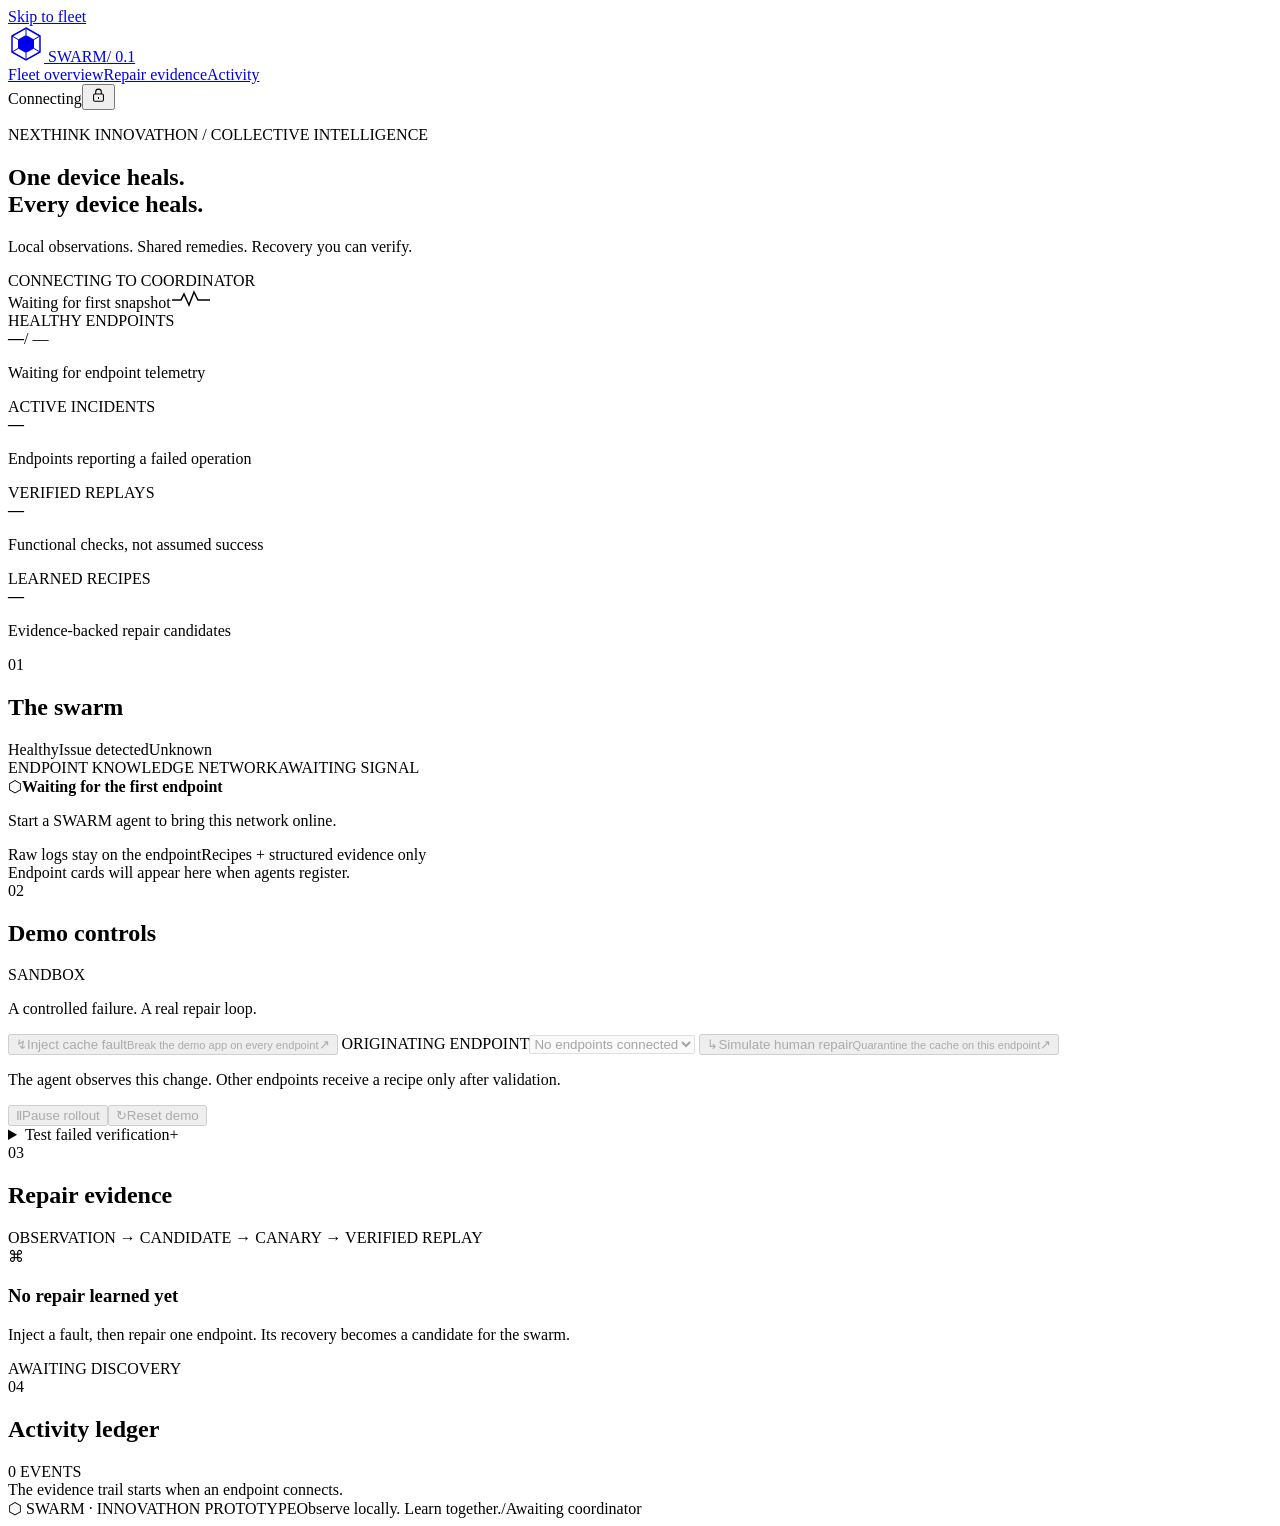
==== src/swarm/web/index.html @ f2ca2d83 "Build native SWARM repair prototype with verified canary rollout Add endpoint journals and safe repa" ====
<!doctype html>
<html lang="en">
<head>
  <meta charset="utf-8">
  <meta name="viewport" content="width=device-width, initial-scale=1">
  <meta name="theme-color" content="#0c1012">
  <meta name="description" content="SWARM — a live, evidence-driven endpoint repair prototype.">
  <title>SWARM · Collective recovery</title>
  <link rel="stylesheet" href="/static/styles.css">
  <script src="/static/app.js" defer></script>
</head>
<body>
  <a class="skip-link" href="#fleet">Skip to fleet</a>
  <div class="app-shell">
    <header class="masthead">
      <a class="brand" href="/" aria-label="SWARM home">
        <svg class="brand-mark" width="36" height="36" viewBox="0 0 36 36" fill="none" aria-hidden="true"><path d="m18 2 14 8v16l-14 8-14-8V10L18 2Z" stroke="currentColor" stroke-width="1.5"/><path d="m18 9 8 4.5v9L18 27l-8-4.5v-9L18 9Z" fill="currentColor"/><path d="m18 2 0 7M32 10l-6 3.5M32 26l-6-3.5M18 34v-7M4 26l6-3.5M4 10l6 3.5" stroke="currentColor"/></svg>
        <span>SWARM<span class="brand-version">/ 0.1</span></span>
      </a>
      <nav class="main-nav" aria-label="Main navigation"><a class="active" href="#fleet">Fleet overview</a><a href="#evidence">Repair evidence</a><a href="#activity">Activity</a></nav>
      <div class="header-right"><span class="connection" id="connection" role="status"><i></i>Connecting</span><button class="icon-button" id="access-button" aria-label="Configure coordinator access" title="Coordinator access"><svg width="17" height="17" viewBox="0 0 24 24" fill="none" stroke="currentColor" stroke-width="1.5" aria-hidden="true"><rect x="5" y="10" width="14" height="10" rx="2"/><path d="M8 10V7a4 4 0 0 1 8 0v3M12 14v3"/></svg></button></div>
    </header>

    <main>
      <div class="error-banner" id="error-banner" role="alert" hidden><span id="error-message"></span><button id="retry-button">Retry connection</button></div>
      <section class="page-intro" aria-labelledby="page-title">
        <div><p class="eyebrow"><span class="mini-line"></span>NEXTHINK INNOVATHON <span class="slash">/</span> COLLECTIVE INTELLIGENCE</p><h1 id="page-title">One device heals.<br><span>Every device heals.</span></h1><p class="intro-copy">Local observations. Shared remedies. Recovery you can verify.</p></div>
        <div class="intro-side"><span class="mode-label" id="mode-label">CONNECTING TO COORDINATOR</span><div class="system-time"><span id="snapshot-time">Waiting for first snapshot</span><svg width="40" height="18" viewBox="0 0 40 18" fill="none" aria-hidden="true"><path d="M1 10h9l3-6 5 11 5-13 4 8h12" stroke="currentColor" stroke-width="1.5"/></svg></div></div>
      </section>

      <section class="metrics" aria-label="Fleet metrics">
        <div class="metric"><span class="metric-label">HEALTHY ENDPOINTS</span><div class="metric-value"><strong id="metric-healthy">—</strong><span id="metric-total">/ —</span><span class="metric-dot teal"></span></div><p id="metric-health-note">Waiting for endpoint telemetry</p></div>
        <div class="metric"><span class="metric-label">ACTIVE INCIDENTS</span><div class="metric-value"><strong id="metric-incidents">—</strong><span class="metric-dot amber"></span></div><p>Endpoints reporting a failed operation</p></div>
        <div class="metric"><span class="metric-label">VERIFIED REPLAYS</span><div class="metric-value"><strong id="metric-replays">—</strong><span class="metric-dot teal"></span></div><p id="metric-replay-note">Functional checks, not assumed success</p></div>
        <div class="metric"><span class="metric-label">LEARNED RECIPES</span><div class="metric-value"><strong id="metric-recipes">—</strong><span class="metric-dot neutral"></span></div><p id="metric-recipe-note">Evidence-backed repair candidates</p></div>
      </section>

      <div class="main-grid">
        <section class="panel fleet-panel" id="fleet" aria-labelledby="fleet-title">
          <div class="panel-header"><div class="section-heading"><span class="section-number">01</span><h2 id="fleet-title">The swarm</h2></div><div class="legend"><span><i class="teal"></i>Healthy</span><span><i class="amber"></i>Issue detected</span><span><i class="neutral"></i>Unknown</span></div></div>
          <div class="network-stage" id="network-stage"><div class="network-topline"><span>ENDPOINT KNOWLEDGE NETWORK</span><span id="network-status">AWAITING SIGNAL</span></div><div id="topology" class="topology" aria-label="Live endpoint network"><div class="network-empty"><span class="empty-orbit">⬡</span><strong>Waiting for the first endpoint</strong><p>Start a SWARM agent to bring this network online.</p></div></div><div class="network-footer"><span><i class="privacy-dot"></i>Raw logs stay on the endpoint</span><span>Recipes + structured evidence only</span></div></div>
          <div class="agent-list" id="agent-list"><div class="empty-state">Endpoint cards will appear here when agents register.</div></div>
        </section>

        <aside class="sidebar">
          <section class="panel control-panel" aria-labelledby="control-title">
            <div class="panel-header"><div class="section-heading"><span class="section-number">02</span><h2 id="control-title">Demo controls</h2></div><span class="tiny-badge" id="demo-badge">SANDBOX</span></div>
            <div class="control-body"><p class="muted control-description" id="control-description">A controlled failure. A real repair loop.</p>
              <button class="button button-fault" id="fault-button" disabled><span class="button-icon">↯</span><span>Inject cache fault<small>Break the demo app on every endpoint</small></span><span class="button-arrow">↗</span></button>
              <label class="field-label" for="source-select">ORIGINATING ENDPOINT</label><select id="source-select" disabled><option value="">No endpoints connected</option></select>
              <button class="button button-primary" id="repair-button" disabled><span class="button-icon">↳</span><span>Simulate human repair<small>Quarantine the cache on this endpoint</small></span><span class="button-arrow">↗</span></button>
              <p class="control-hint">The agent observes this change. Other endpoints receive a recipe only after validation.</p>
              <div class="control-divider"></div>
              <div class="control-bottom"><button class="button button-subtle" id="pause-button" disabled><span id="pause-icon">Ⅱ</span><span id="pause-label">Pause rollout</span></button><button class="button button-subtle" id="reset-button" disabled><span>↻</span>Reset demo</button></div>
              <details class="failure-controls"><summary>Test failed verification<span>+</span></summary><div><label class="field-label" for="failure-select">TARGET ENDPOINT</label><select id="failure-select" disabled><option value="">No endpoints connected</option></select><button class="button button-subtle" id="failure-button" disabled>Fail next verification</button><p class="control-hint">Arm before repairing the origin. A failed canary must pause propagation.</p></div></details>
            </div>
          </section>
        </aside>
      </div>

      <section class="panel evidence-panel" id="evidence" aria-labelledby="evidence-title">
        <div class="panel-header"><div class="section-heading"><span class="section-number">03</span><h2 id="evidence-title">Repair evidence</h2></div><span class="panel-caption">OBSERVATION → CANDIDATE → CANARY → VERIFIED REPLAY</span></div>
        <div id="recipe-list"><div class="evidence-empty"><span class="empty-symbol">⌘</span><div><h3>No repair learned yet</h3><p>Inject a fault, then repair one endpoint. Its recovery becomes a candidate for the swarm.</p></div><span class="waiting-label">AWAITING DISCOVERY</span></div></div>
      </section>

      <section class="panel activity-panel" id="activity" aria-labelledby="activity-title">
        <div class="panel-header"><div class="section-heading"><span class="section-number">04</span><h2 id="activity-title">Activity ledger</h2></div><span class="activity-count" id="activity-count">0 EVENTS</span></div>
        <div id="event-list"><div class="empty-state">The evidence trail starts when an endpoint connects.</div></div>
      </section>
      <footer><span><span class="footer-mark">⬡</span> SWARM · INNOVATHON PROTOTYPE</span><span>Observe locally. Learn together.<span class="footer-separator">/</span><span id="footer-status">Awaiting coordinator</span></span></footer>
    </main>
  </div>
  <div class="toast" id="toast" role="status" hidden></div>
  <dialog id="access-dialog" aria-labelledby="access-title"><form id="access-form"><div class="dialog-heading"><span class="eyebrow">COORDINATOR ACCESS</span><button type="button" class="icon-button" id="close-dialog" aria-label="Close access settings">×</button></div><h2 id="access-title">Connect to the swarm</h2><p>Enter the shared coordinator token if authentication is enabled. It stays in this browser tab's session.</p><label class="field-label" for="access-token">ACCESS TOKEN</label><input id="access-token" type="password" autocomplete="off" placeholder="Leave empty for a local demo"><p id="access-error" class="access-error" role="alert" hidden></p><button class="button button-primary" type="submit">Connect</button></form></dialog>
</body>
</html>
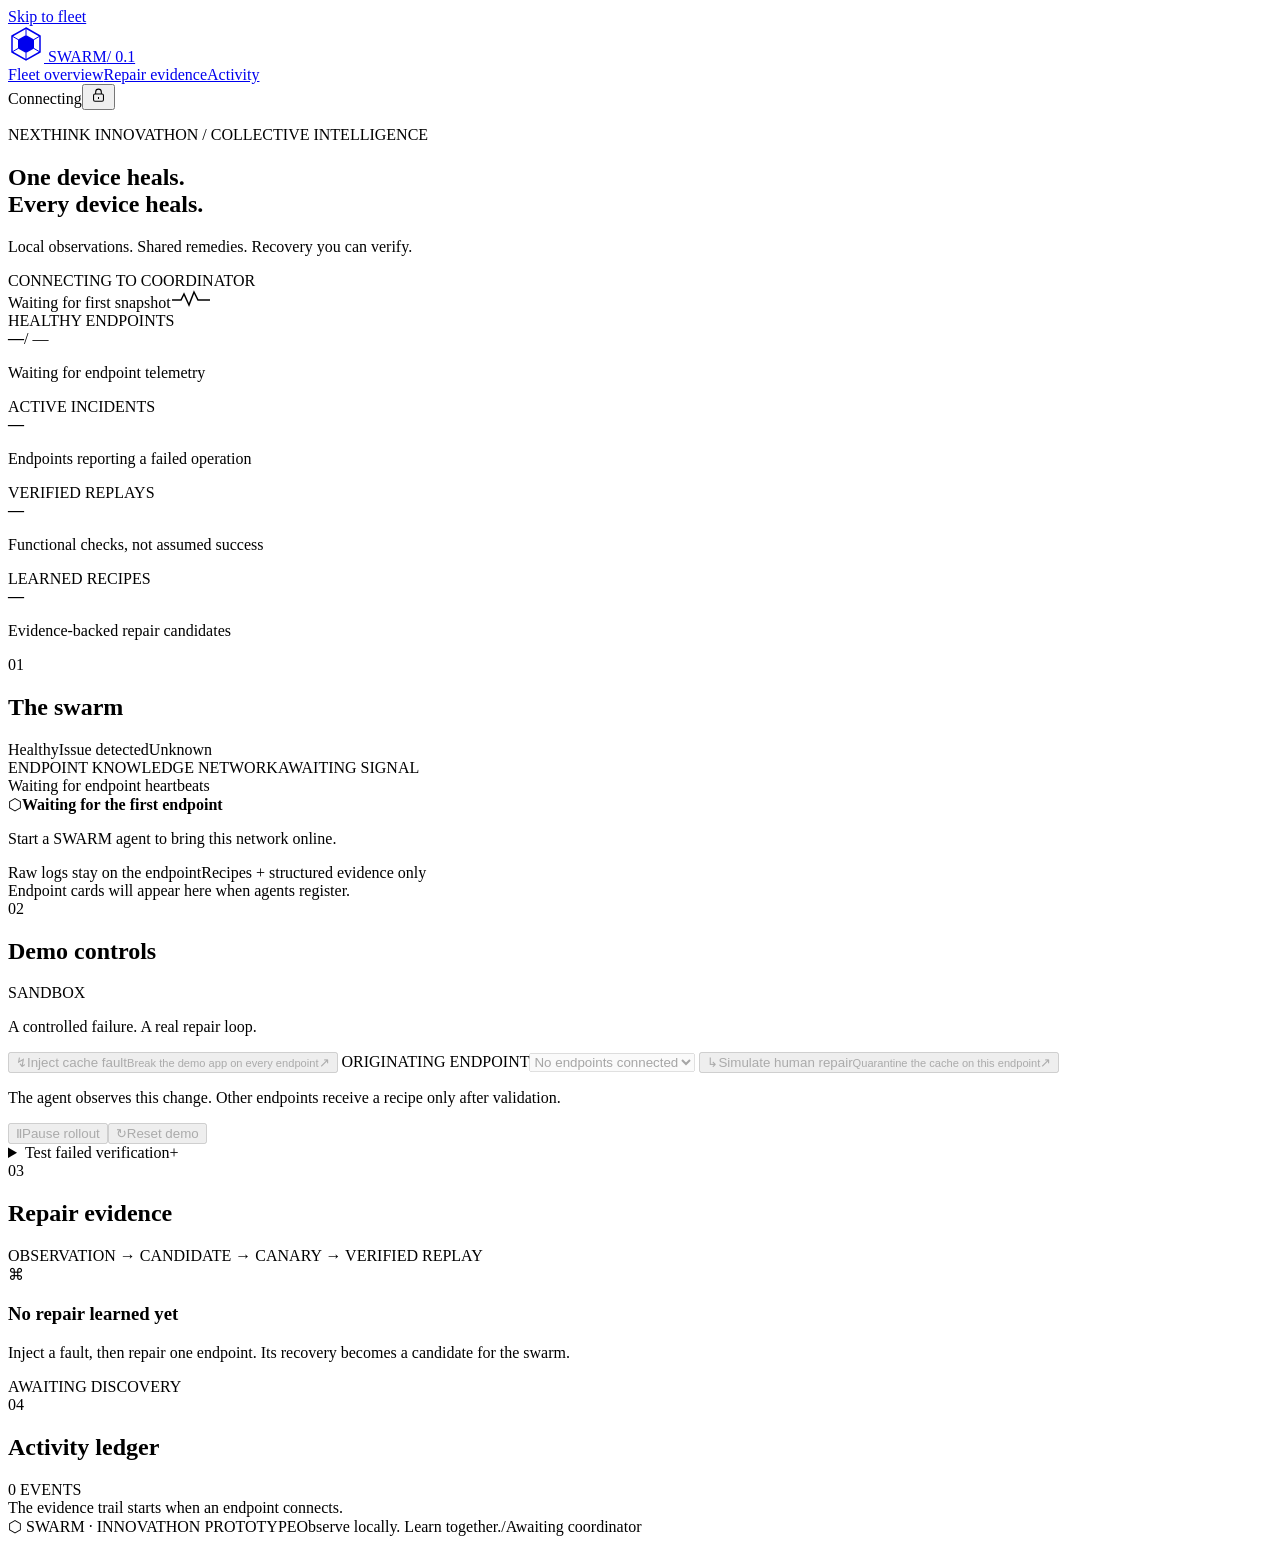
==== commit c8a3f493: "Expose fleet connectivity and remove quadratic polling scans" ====
--- a/src/swarm/web/index.html
+++ b/src/swarm/web/index.html
@@ -38,7 +38,7 @@
       <div class="main-grid">
         <section class="panel fleet-panel" id="fleet" aria-labelledby="fleet-title">
           <div class="panel-header"><div class="section-heading"><span class="section-number">01</span><h2 id="fleet-title">The swarm</h2></div><div class="legend"><span><i class="teal"></i>Healthy</span><span><i class="amber"></i>Issue detected</span><span><i class="neutral"></i>Unknown</span></div></div>
-          <div class="network-stage" id="network-stage"><div class="network-topline"><span>ENDPOINT KNOWLEDGE NETWORK</span><span id="network-status">AWAITING SIGNAL</span></div><div id="topology" class="topology" aria-label="Live endpoint network"><div class="network-empty"><span class="empty-orbit">⬡</span><strong>Waiting for the first endpoint</strong><p>Start a SWARM agent to bring this network online.</p></div></div><div class="network-footer"><span><i class="privacy-dot"></i>Raw logs stay on the endpoint</span><span>Recipes + structured evidence only</span></div></div>
+          <div class="network-stage" id="network-stage"><div class="network-topline"><span>ENDPOINT KNOWLEDGE NETWORK</span><span id="network-status">AWAITING SIGNAL</span></div><div class="network-membership"><span id="membership-status" role="status">Waiting for endpoint heartbeats</span><span id="topology-scope"></span></div><div id="topology" class="topology" aria-label="Live endpoint network"><div class="network-empty"><span class="empty-orbit">⬡</span><strong>Waiting for the first endpoint</strong><p>Start a SWARM agent to bring this network online.</p></div></div><div class="network-footer"><span><i class="privacy-dot"></i>Raw logs stay on the endpoint</span><span>Recipes + structured evidence only</span></div></div>
           <div class="agent-list" id="agent-list"><div class="empty-state">Endpoint cards will appear here when agents register.</div></div>
         </section>
 
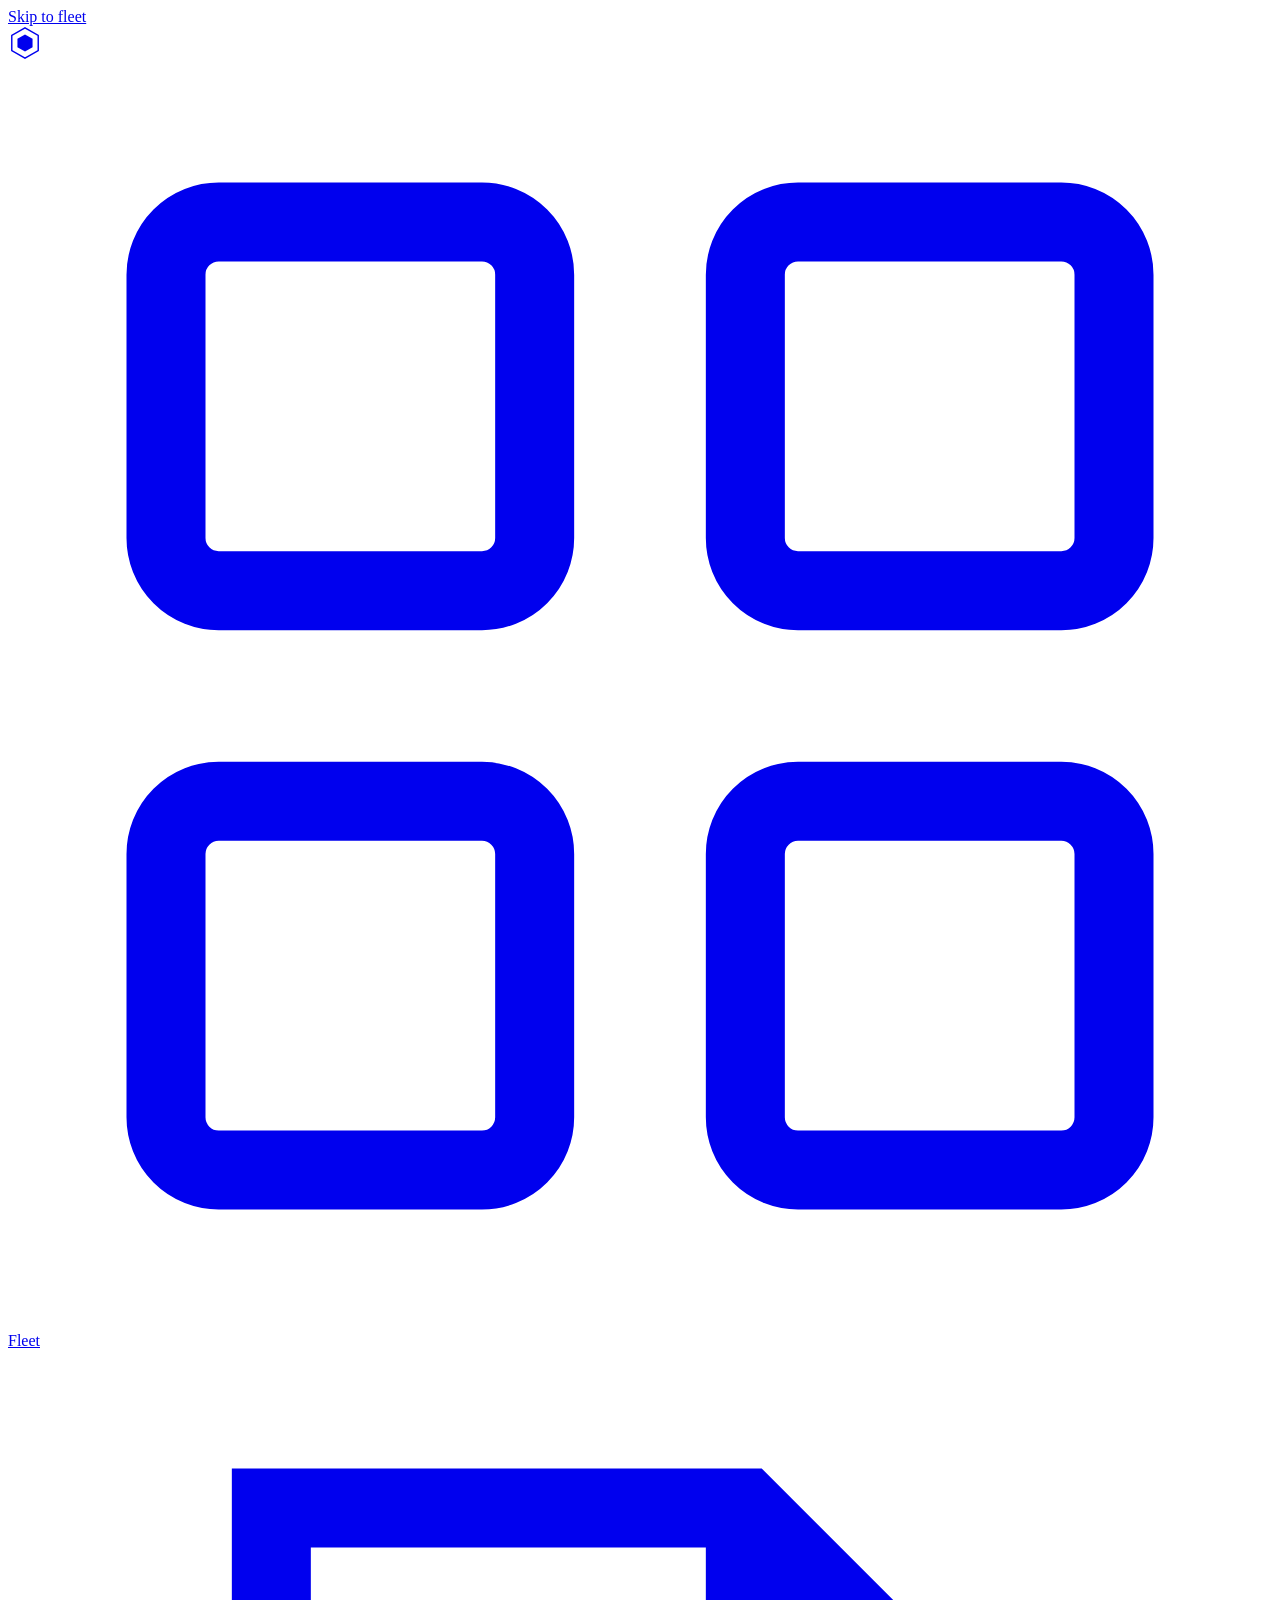
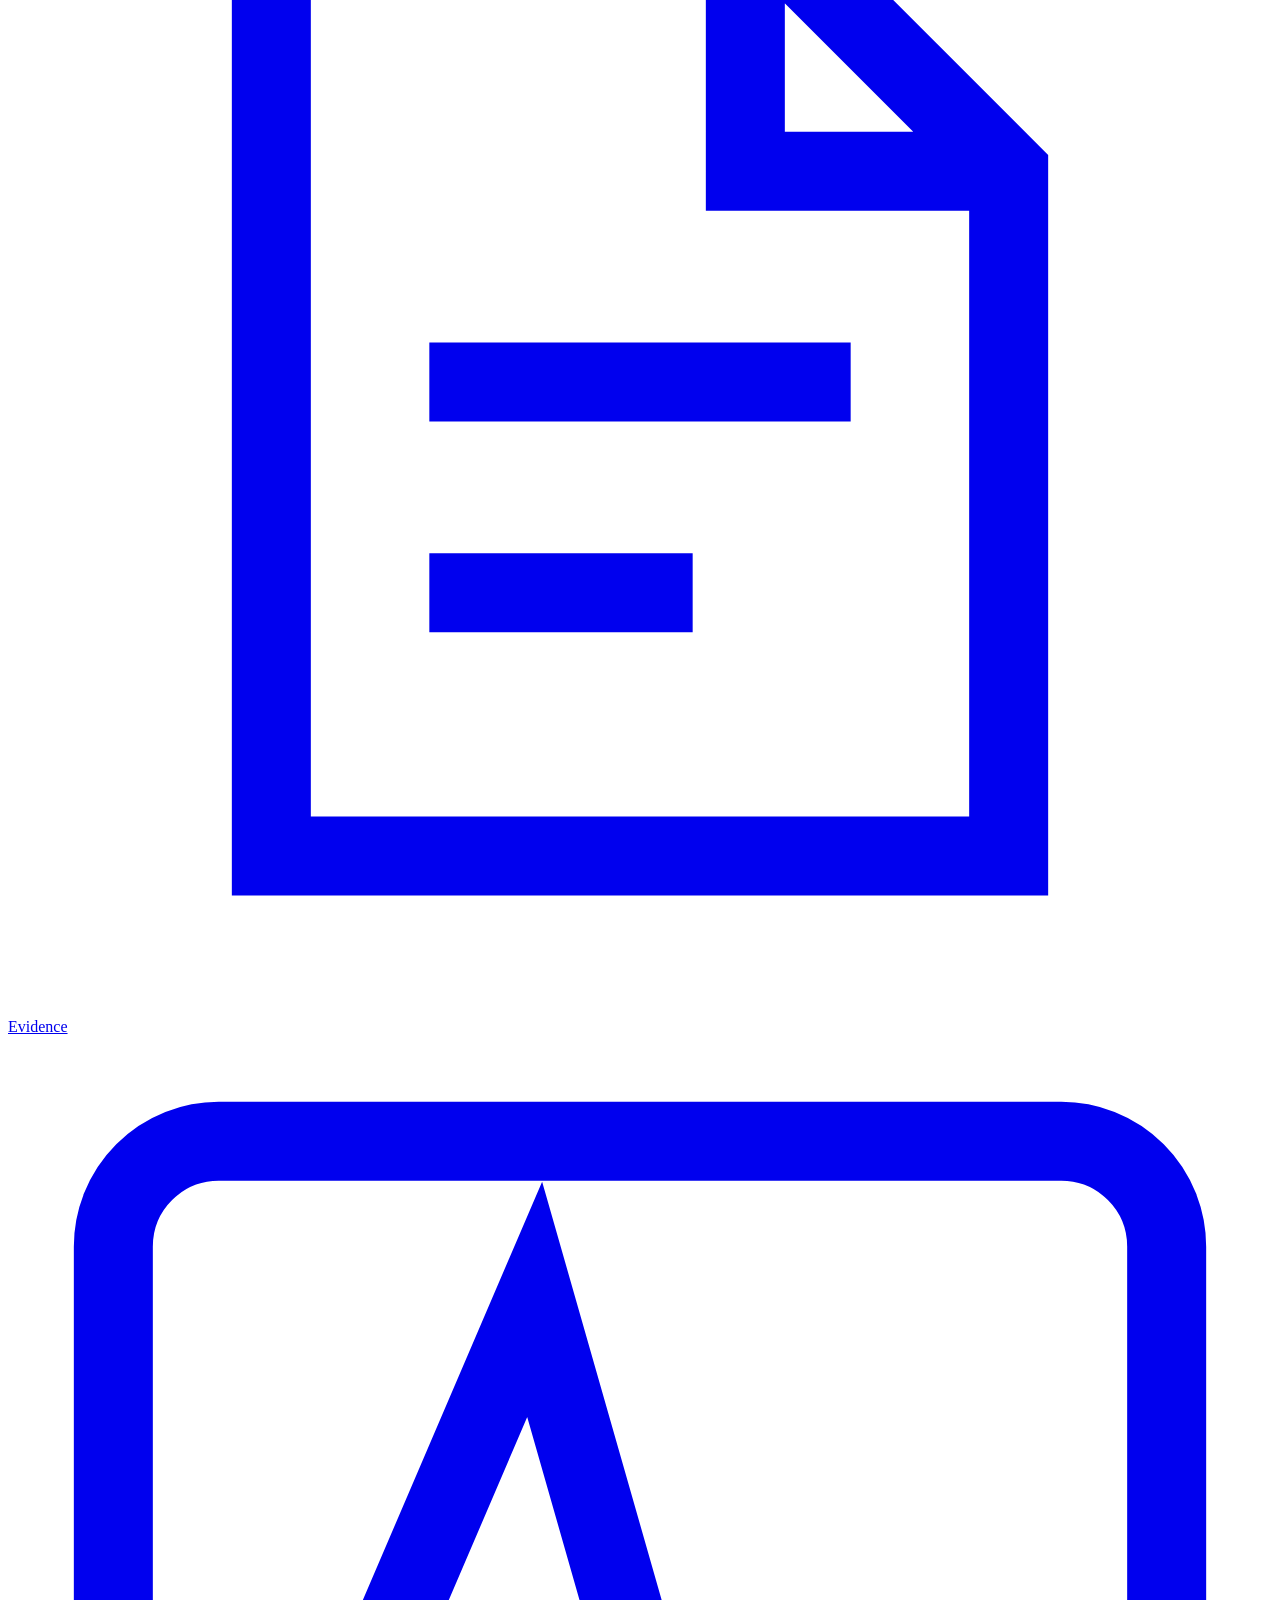
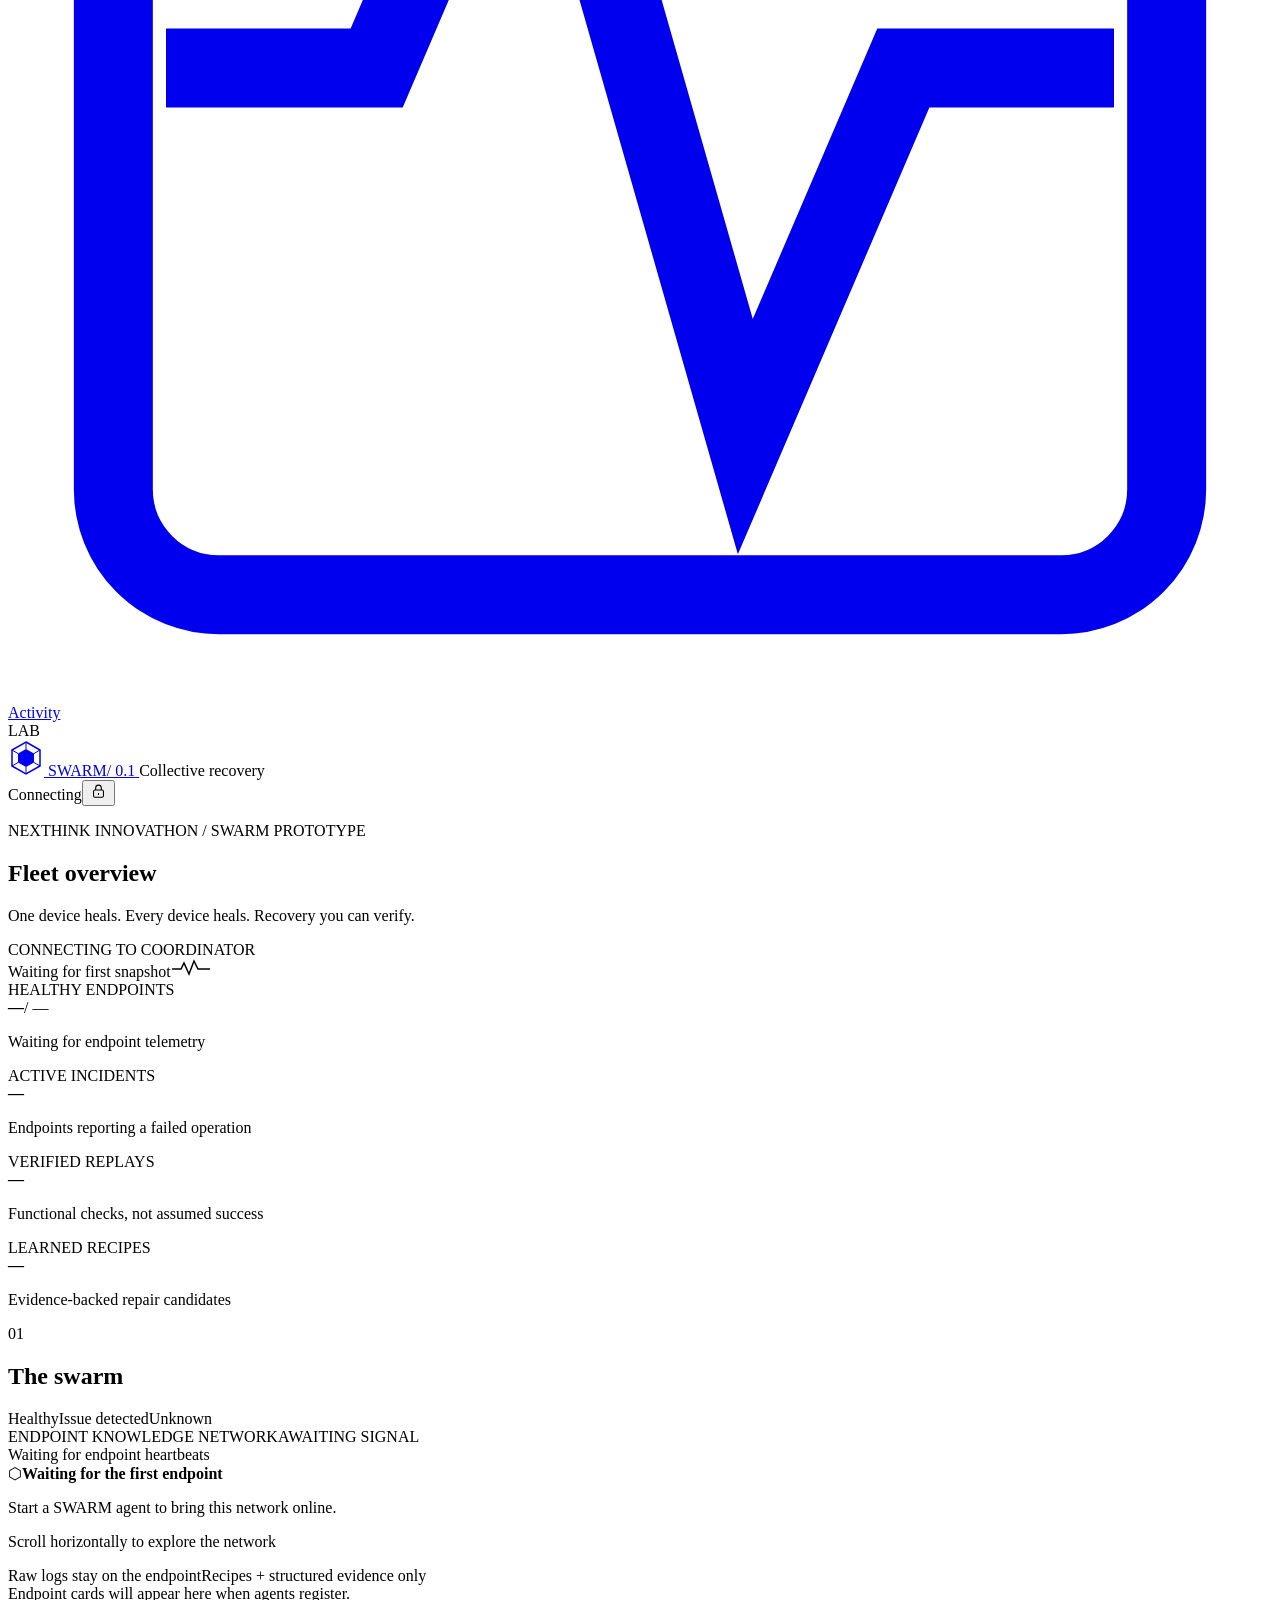
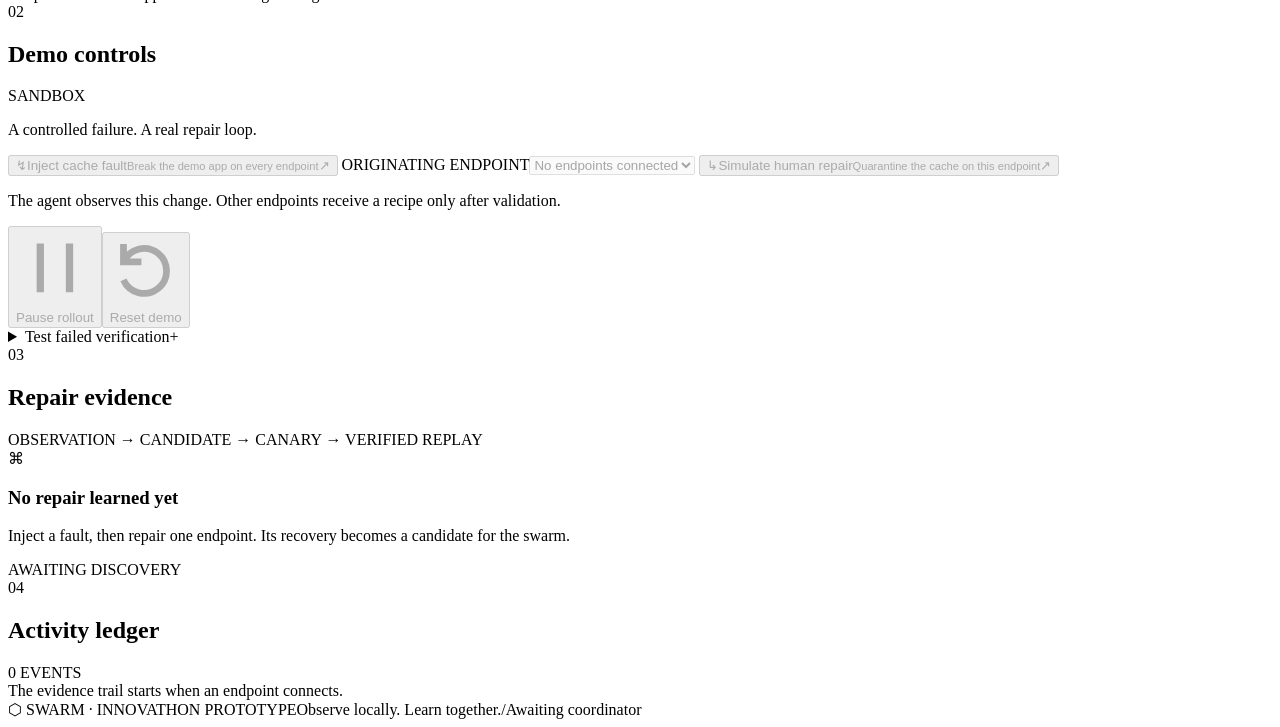
==== commit b10a3780: "Restyle SWARM using Nexthink colors and interface patterns" ====
--- a/src/swarm/web/index.html
+++ b/src/swarm/web/index.html
@@ -3,7 +3,7 @@
 <head>
   <meta charset="utf-8">
   <meta name="viewport" content="width=device-width, initial-scale=1">
-  <meta name="theme-color" content="#0c1012">
+  <meta name="theme-color" content="#0C5497">
   <meta name="description" content="SWARM — a live, evidence-driven endpoint repair prototype.">
   <title>SWARM · Collective recovery</title>
   <link rel="stylesheet" href="/static/styles.css">
@@ -11,20 +11,29 @@
 </head>
 <body>
   <a class="skip-link" href="#fleet">Skip to fleet</a>
+  <nav class="navigation-rail" aria-label="Main navigation">
+    <a class="rail-brand" href="/" aria-label="SWARM home"><svg width="34" height="34" viewBox="0 0 36 36" fill="none" aria-hidden="true"><path d="m18 2 14 8v16l-14 8-14-8V10L18 2Z" stroke="currentColor" stroke-width="1.5"/><path d="m18 9 8 4.5v9L18 27l-8-4.5v-9L18 9Z" fill="currentColor"/></svg></a>
+    <div class="main-nav">
+      <a href="#fleet"><svg viewBox="0 0 24 24" fill="none" stroke="currentColor" stroke-width="1.5" aria-hidden="true"><rect x="3" y="3" width="7" height="7" rx="1"/><rect x="14" y="3" width="7" height="7" rx="1"/><rect x="3" y="14" width="7" height="7" rx="1"/><rect x="14" y="14" width="7" height="7" rx="1"/></svg><span>Fleet</span></a>
+      <a href="#evidence"><svg viewBox="0 0 24 24" fill="none" stroke="currentColor" stroke-width="1.5" aria-hidden="true"><path d="M14 3H5v18h14V8l-5-5Zm0 0v5h5M8 12h8M8 16h5"/></svg><span>Evidence</span></a>
+      <a href="#activity"><svg viewBox="0 0 24 24" fill="none" stroke="currentColor" stroke-width="1.5" aria-hidden="true"><path d="M3 12h4l3-7 4 14 3-7h4"/><rect x="2" y="2" width="20" height="20" rx="2"/></svg><span>Activity</span></a>
+    </div>
+    <span class="rail-footer" title="Nexthink Innovathon prototype">LAB</span>
+  </nav>
   <div class="app-shell">
     <header class="masthead">
       <a class="brand" href="/" aria-label="SWARM home">
         <svg class="brand-mark" width="36" height="36" viewBox="0 0 36 36" fill="none" aria-hidden="true"><path d="m18 2 14 8v16l-14 8-14-8V10L18 2Z" stroke="currentColor" stroke-width="1.5"/><path d="m18 9 8 4.5v9L18 27l-8-4.5v-9L18 9Z" fill="currentColor"/><path d="m18 2 0 7M32 10l-6 3.5M32 26l-6-3.5M18 34v-7M4 26l6-3.5M4 10l6 3.5" stroke="currentColor"/></svg>
         <span>SWARM<span class="brand-version">/ 0.1</span></span>
       </a>
-      <nav class="main-nav" aria-label="Main navigation"><a class="active" href="#fleet">Fleet overview</a><a href="#evidence">Repair evidence</a><a href="#activity">Activity</a></nav>
+      <span class="header-context">Collective recovery</span>
       <div class="header-right"><span class="connection" id="connection" role="status"><i></i>Connecting</span><button class="icon-button" id="access-button" aria-label="Configure coordinator access" title="Coordinator access"><svg width="17" height="17" viewBox="0 0 24 24" fill="none" stroke="currentColor" stroke-width="1.5" aria-hidden="true"><rect x="5" y="10" width="14" height="10" rx="2"/><path d="M8 10V7a4 4 0 0 1 8 0v3M12 14v3"/></svg></button></div>
     </header>
 
     <main>
       <div class="error-banner" id="error-banner" role="alert" hidden><span id="error-message"></span><button id="retry-button">Retry connection</button></div>
       <section class="page-intro" aria-labelledby="page-title">
-        <div><p class="eyebrow"><span class="mini-line"></span>NEXTHINK INNOVATHON <span class="slash">/</span> COLLECTIVE INTELLIGENCE</p><h1 id="page-title">One device heals.<br><span>Every device heals.</span></h1><p class="intro-copy">Local observations. Shared remedies. Recovery you can verify.</p></div>
+        <div><p class="eyebrow">NEXTHINK INNOVATHON <span class="slash">/</span> SWARM PROTOTYPE</p><h1 id="page-title">Fleet overview</h1><p class="intro-copy">One device heals. Every device heals. <span>Recovery you can verify.</span></p></div>
         <div class="intro-side"><span class="mode-label" id="mode-label">CONNECTING TO COORDINATOR</span><div class="system-time"><span id="snapshot-time">Waiting for first snapshot</span><svg width="40" height="18" viewBox="0 0 40 18" fill="none" aria-hidden="true"><path d="M1 10h9l3-6 5 11 5-13 4 8h12" stroke="currentColor" stroke-width="1.5"/></svg></div></div>
       </section>
 
@@ -38,7 +47,7 @@
       <div class="main-grid">
         <section class="panel fleet-panel" id="fleet" aria-labelledby="fleet-title">
           <div class="panel-header"><div class="section-heading"><span class="section-number">01</span><h2 id="fleet-title">The swarm</h2></div><div class="legend"><span><i class="teal"></i>Healthy</span><span><i class="amber"></i>Issue detected</span><span><i class="neutral"></i>Unknown</span></div></div>
-          <div class="network-stage" id="network-stage"><div class="network-topline"><span>ENDPOINT KNOWLEDGE NETWORK</span><span id="network-status">AWAITING SIGNAL</span></div><div class="network-membership"><span id="membership-status" role="status">Waiting for endpoint heartbeats</span><span id="topology-scope"></span></div><div id="topology" class="topology" aria-label="Live endpoint network"><div class="network-empty"><span class="empty-orbit">⬡</span><strong>Waiting for the first endpoint</strong><p>Start a SWARM agent to bring this network online.</p></div></div><div class="network-footer"><span><i class="privacy-dot"></i>Raw logs stay on the endpoint</span><span>Recipes + structured evidence only</span></div></div>
+          <div class="network-stage" id="network-stage"><div class="network-topline"><span>ENDPOINT KNOWLEDGE NETWORK</span><span id="network-status">AWAITING SIGNAL</span></div><div class="network-membership"><span id="membership-status" role="status">Waiting for endpoint heartbeats</span><span id="topology-scope"></span></div><div id="topology" class="topology" role="region" tabindex="0" aria-label="Live endpoint network"><div class="network-empty"><span class="empty-orbit">⬡</span><strong>Waiting for the first endpoint</strong><p>Start a SWARM agent to bring this network online.</p></div></div><p class="topology-scroll-hint">Scroll horizontally to explore the network</p><div class="network-footer"><span><i class="privacy-dot"></i>Raw logs stay on the endpoint</span><span>Recipes + structured evidence only</span></div></div>
           <div class="agent-list" id="agent-list"><div class="empty-state">Endpoint cards will appear here when agents register.</div></div>
         </section>
 
@@ -51,7 +60,7 @@
               <button class="button button-primary" id="repair-button" disabled><span class="button-icon">↳</span><span>Simulate human repair<small>Quarantine the cache on this endpoint</small></span><span class="button-arrow">↗</span></button>
               <p class="control-hint">The agent observes this change. Other endpoints receive a recipe only after validation.</p>
               <div class="control-divider"></div>
-              <div class="control-bottom"><button class="button button-subtle" id="pause-button" disabled><span id="pause-icon">Ⅱ</span><span id="pause-label">Pause rollout</span></button><button class="button button-subtle" id="reset-button" disabled><span>↻</span>Reset demo</button></div>
+              <div class="control-bottom"><button class="button button-subtle" id="pause-button" disabled><span id="pause-icon" aria-hidden="true"><svg viewBox="0 0 16 16" fill="none" stroke="currentColor" stroke-width="1.5"><path d="M5 3v10M11 3v10"/></svg></span><span id="pause-label">Pause rollout</span></button><button class="button button-subtle" id="reset-button" disabled><svg class="control-icon" viewBox="0 0 16 16" fill="none" stroke="currentColor" stroke-width="1.5" aria-hidden="true"><path d="M3 6a5 5 0 1 1 0 4M3 2v4h4"/></svg>Reset demo</button></div>
               <details class="failure-controls"><summary>Test failed verification<span>+</span></summary><div><label class="field-label" for="failure-select">TARGET ENDPOINT</label><select id="failure-select" disabled><option value="">No endpoints connected</option></select><button class="button button-subtle" id="failure-button" disabled>Fail next verification</button><p class="control-hint">Arm before repairing the origin. A failed canary must pause propagation.</p></div></details>
             </div>
           </section>
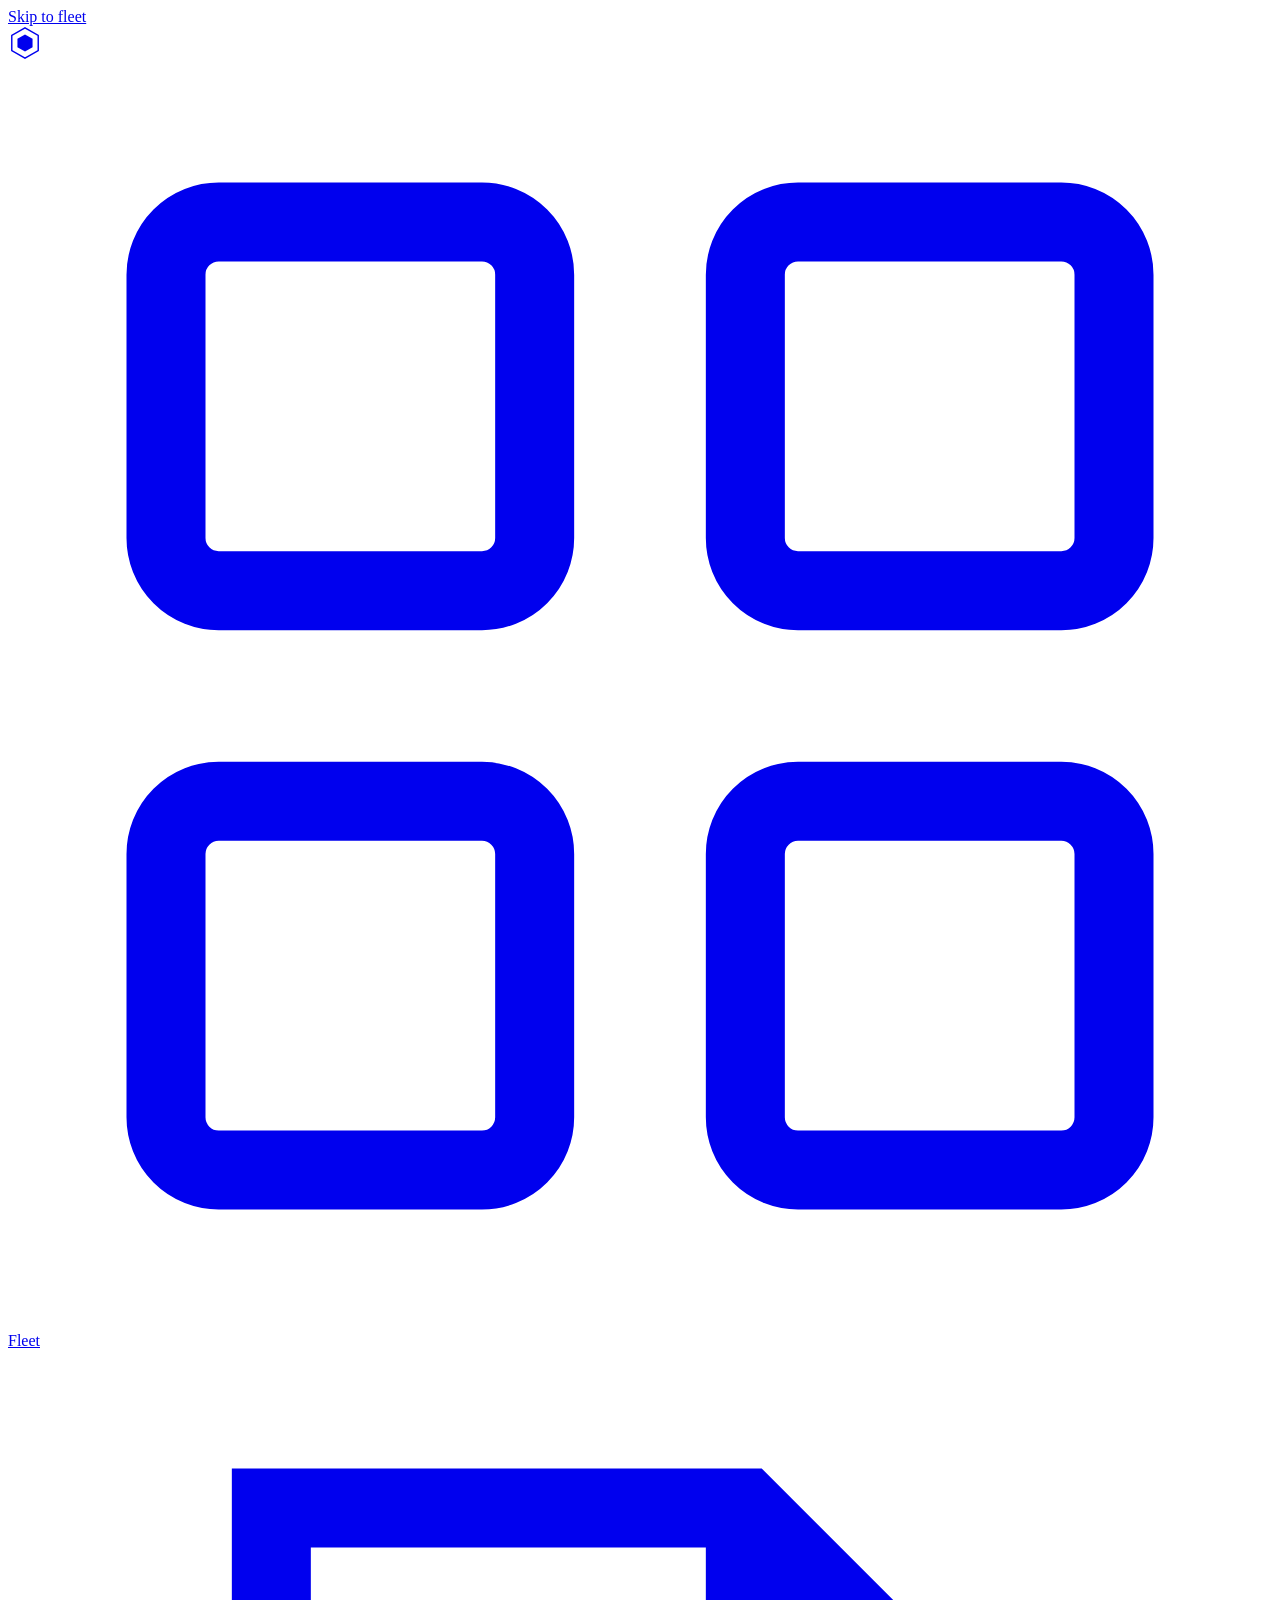
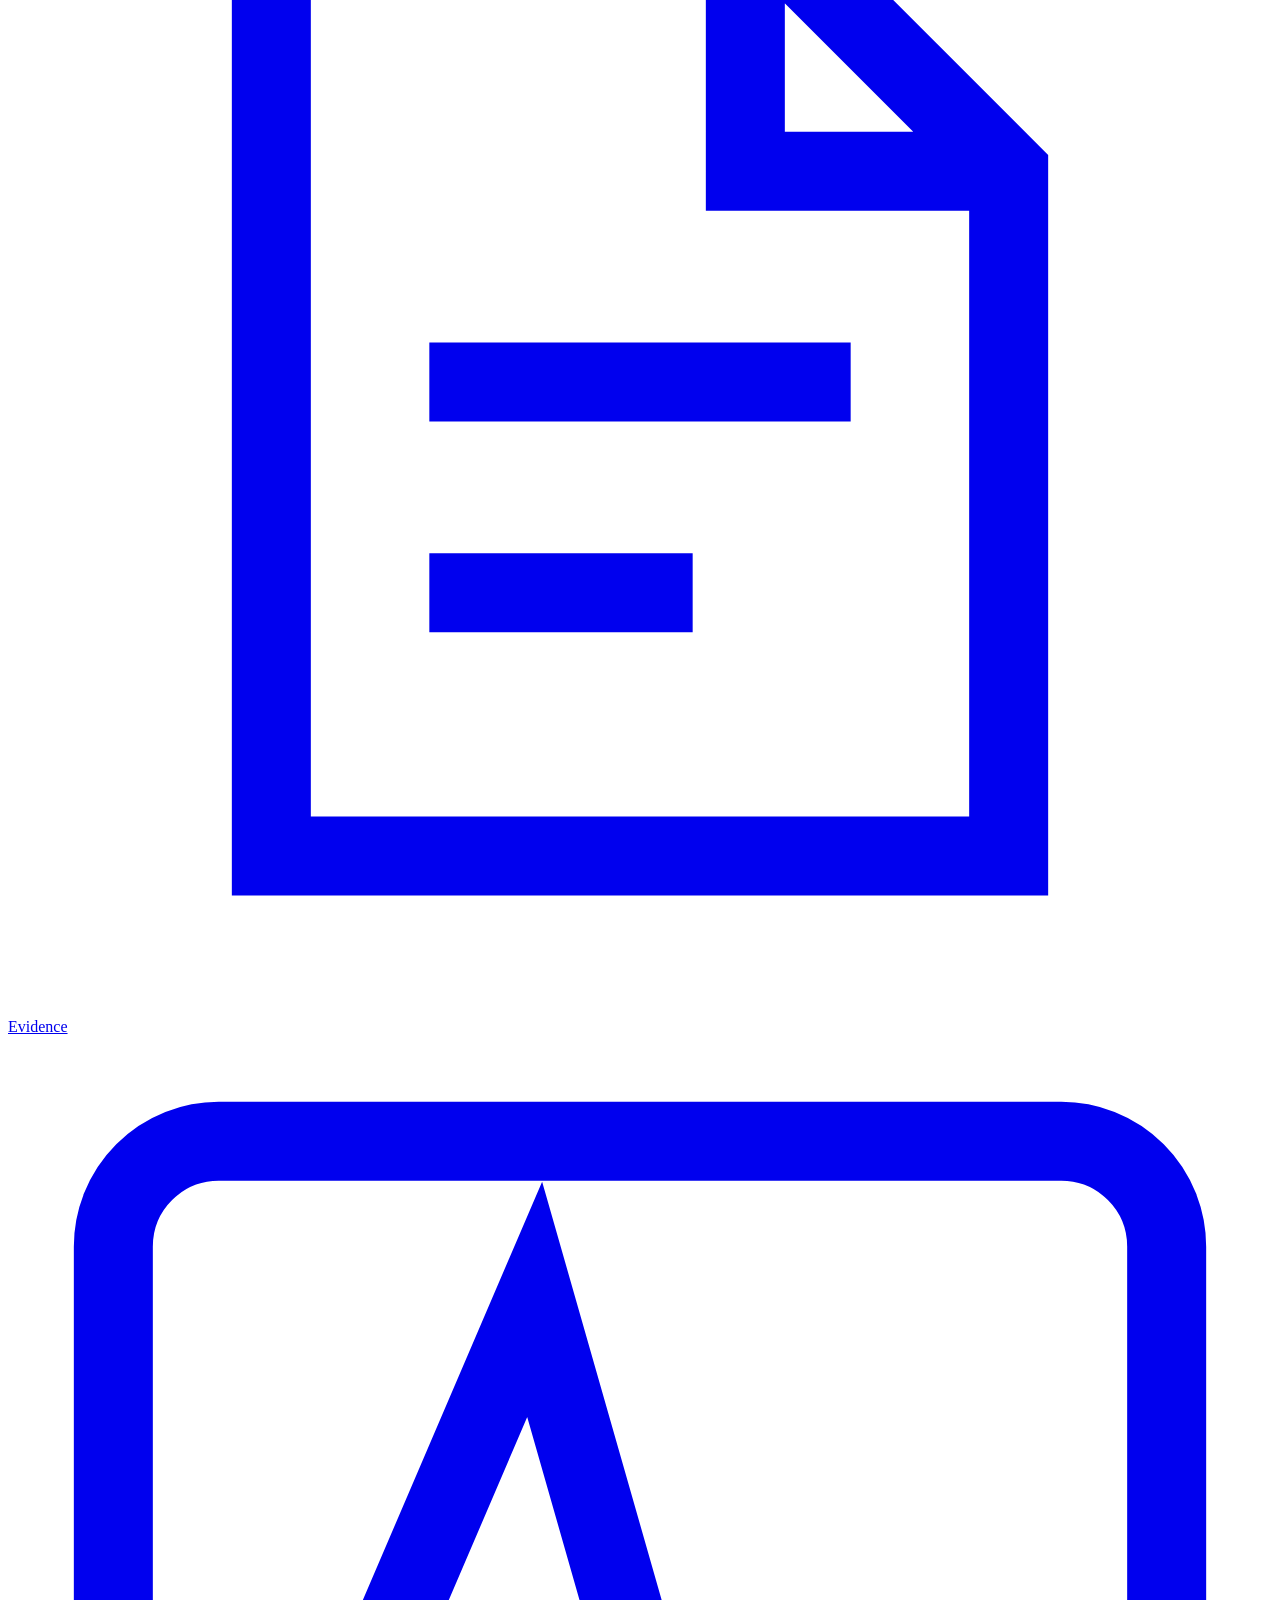
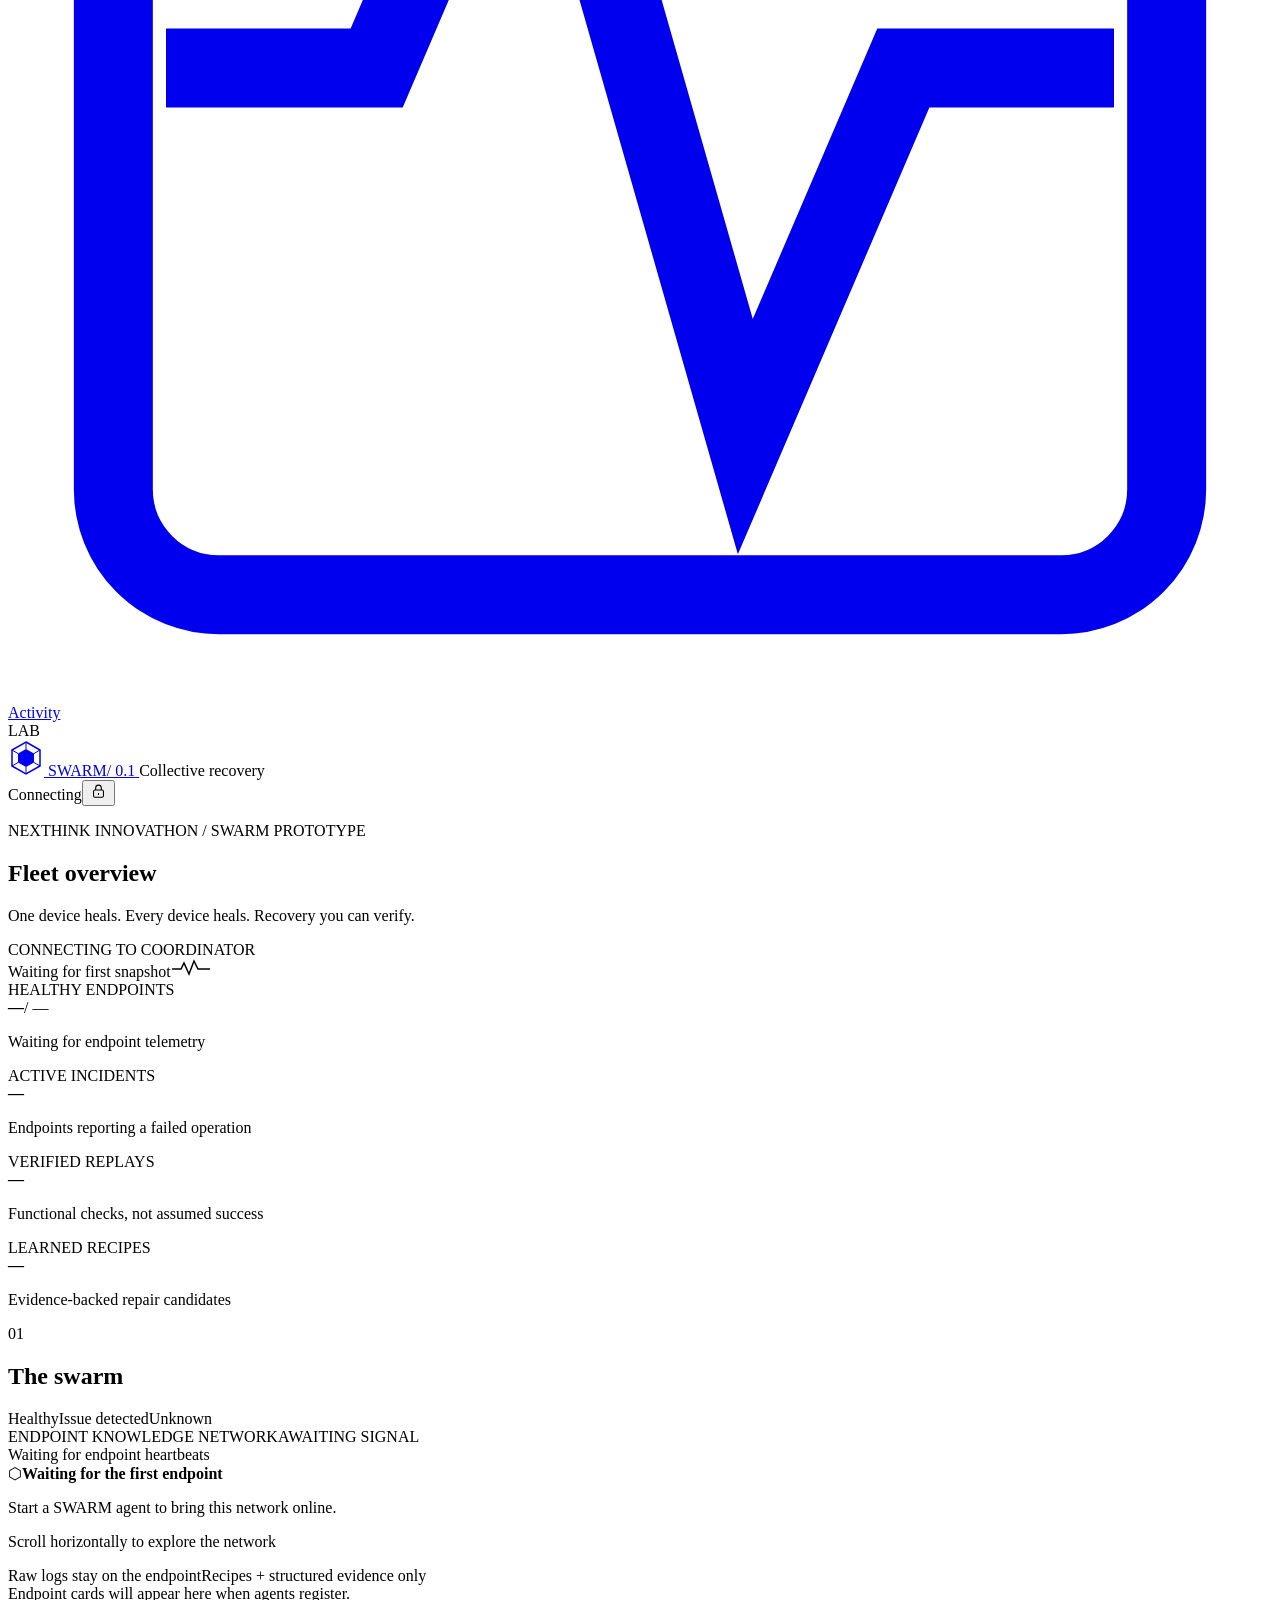
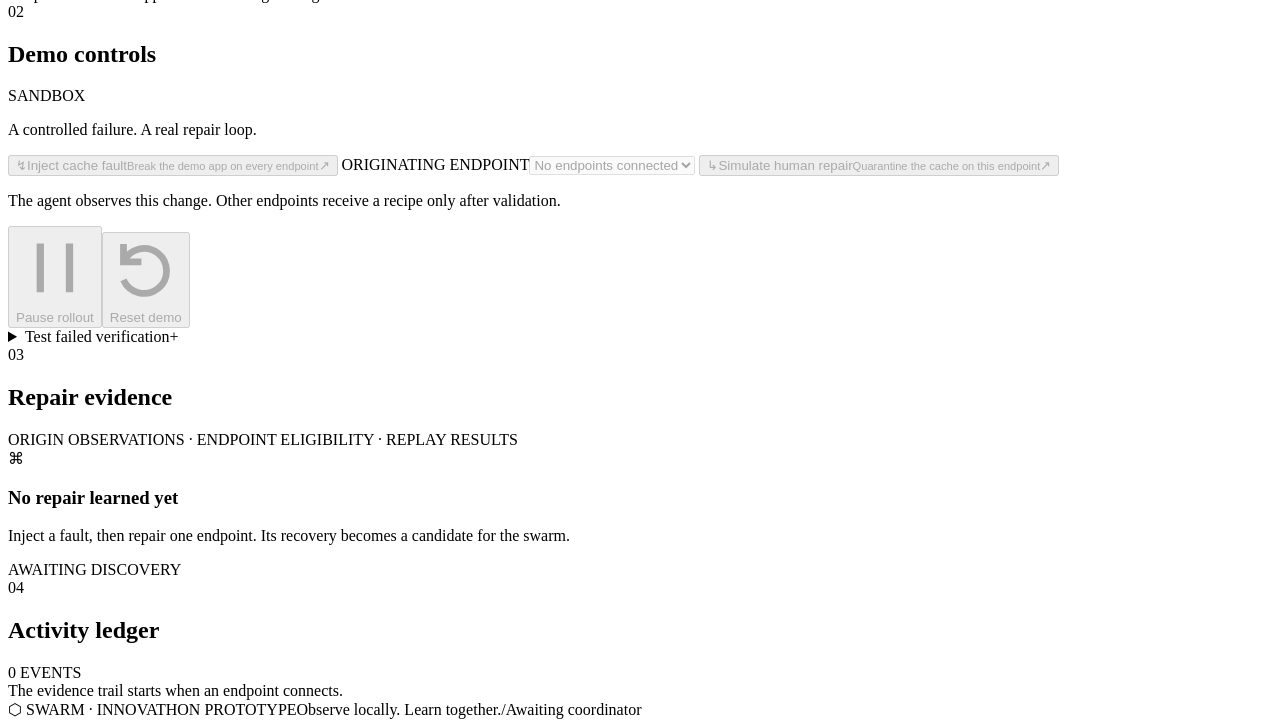
==== commit 7553f24e: "Show bounded repair evidence and explain endpoint eligibility" ====
--- a/src/swarm/web/index.html
+++ b/src/swarm/web/index.html
@@ -68,7 +68,7 @@
       </div>
 
       <section class="panel evidence-panel" id="evidence" aria-labelledby="evidence-title">
-        <div class="panel-header"><div class="section-heading"><span class="section-number">03</span><h2 id="evidence-title">Repair evidence</h2></div><span class="panel-caption">OBSERVATION → CANDIDATE → CANARY → VERIFIED REPLAY</span></div>
+        <div class="panel-header"><div class="section-heading"><span class="section-number">03</span><h2 id="evidence-title">Repair evidence</h2></div><span class="panel-caption">ORIGIN OBSERVATIONS · ENDPOINT ELIGIBILITY · REPLAY RESULTS</span></div>
         <div id="recipe-list"><div class="evidence-empty"><span class="empty-symbol">⌘</span><div><h3>No repair learned yet</h3><p>Inject a fault, then repair one endpoint. Its recovery becomes a candidate for the swarm.</p></div><span class="waiting-label">AWAITING DISCOVERY</span></div></div>
       </section>
 
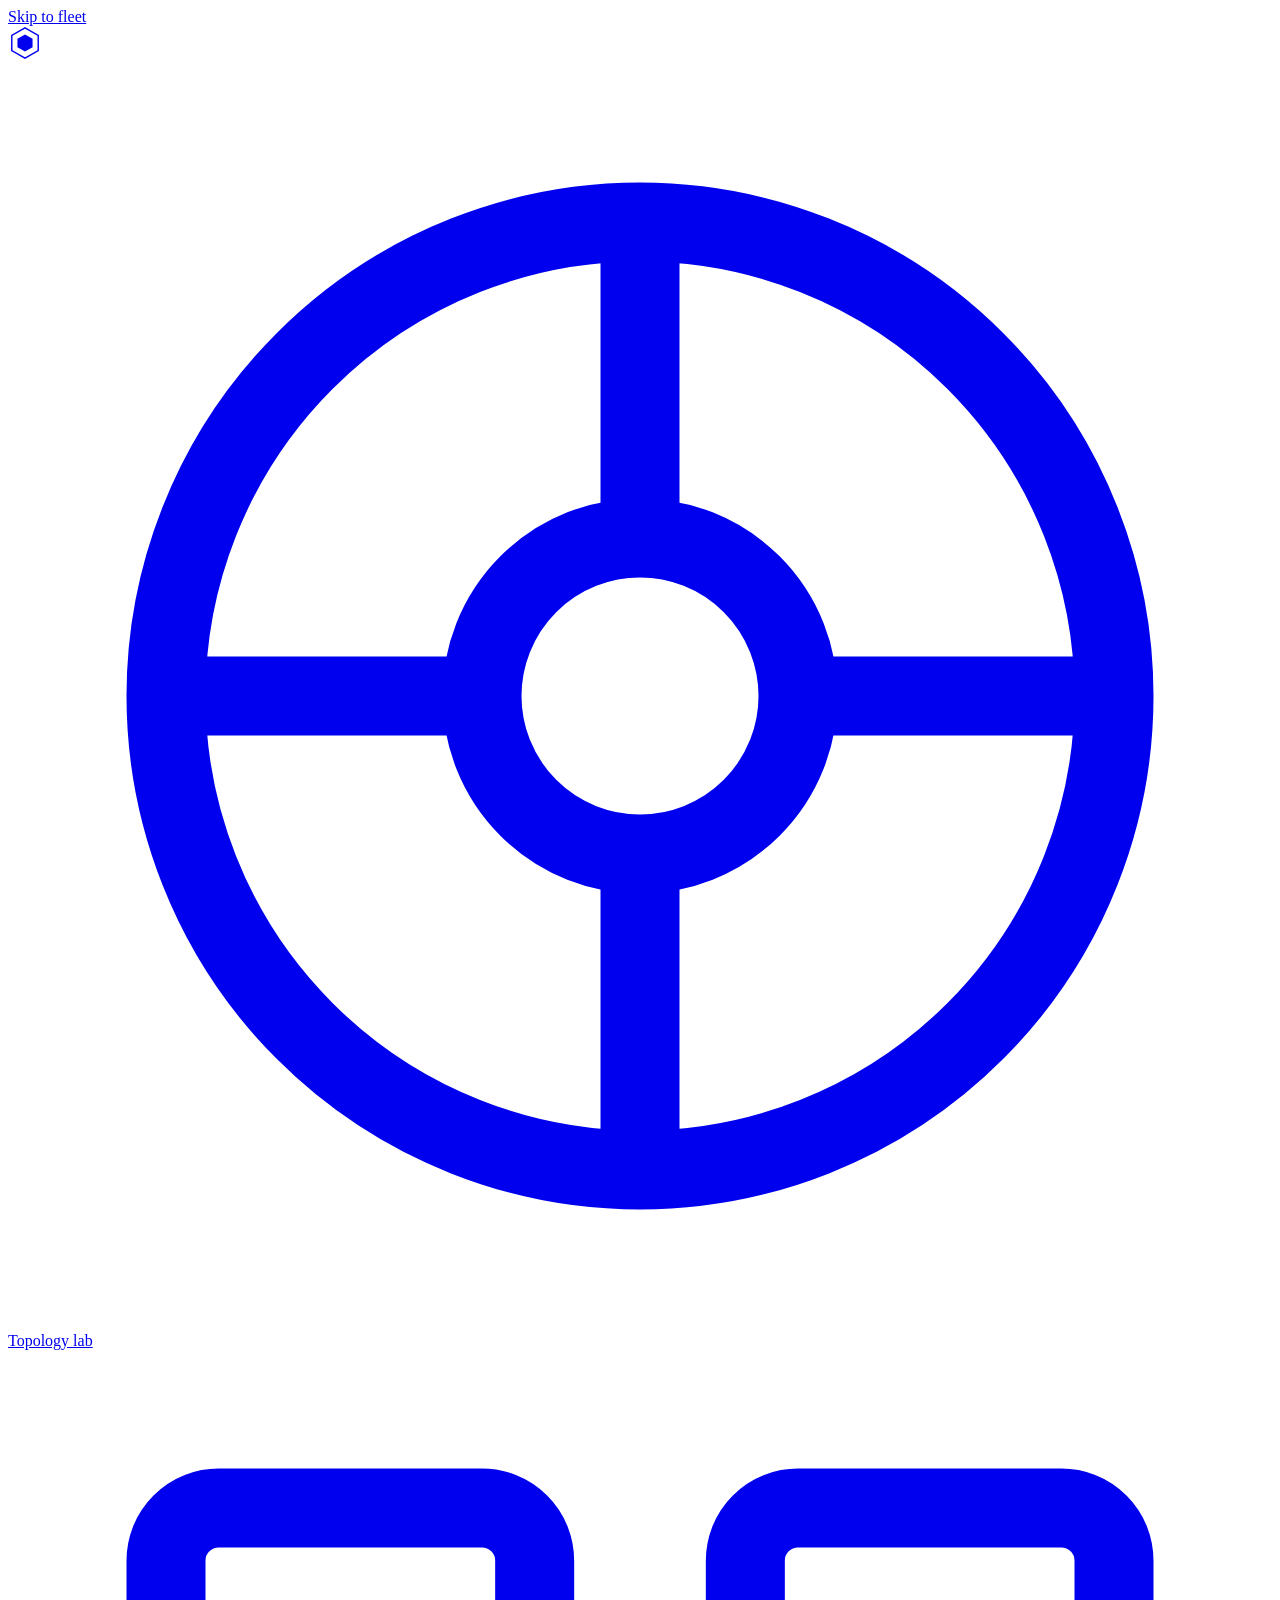
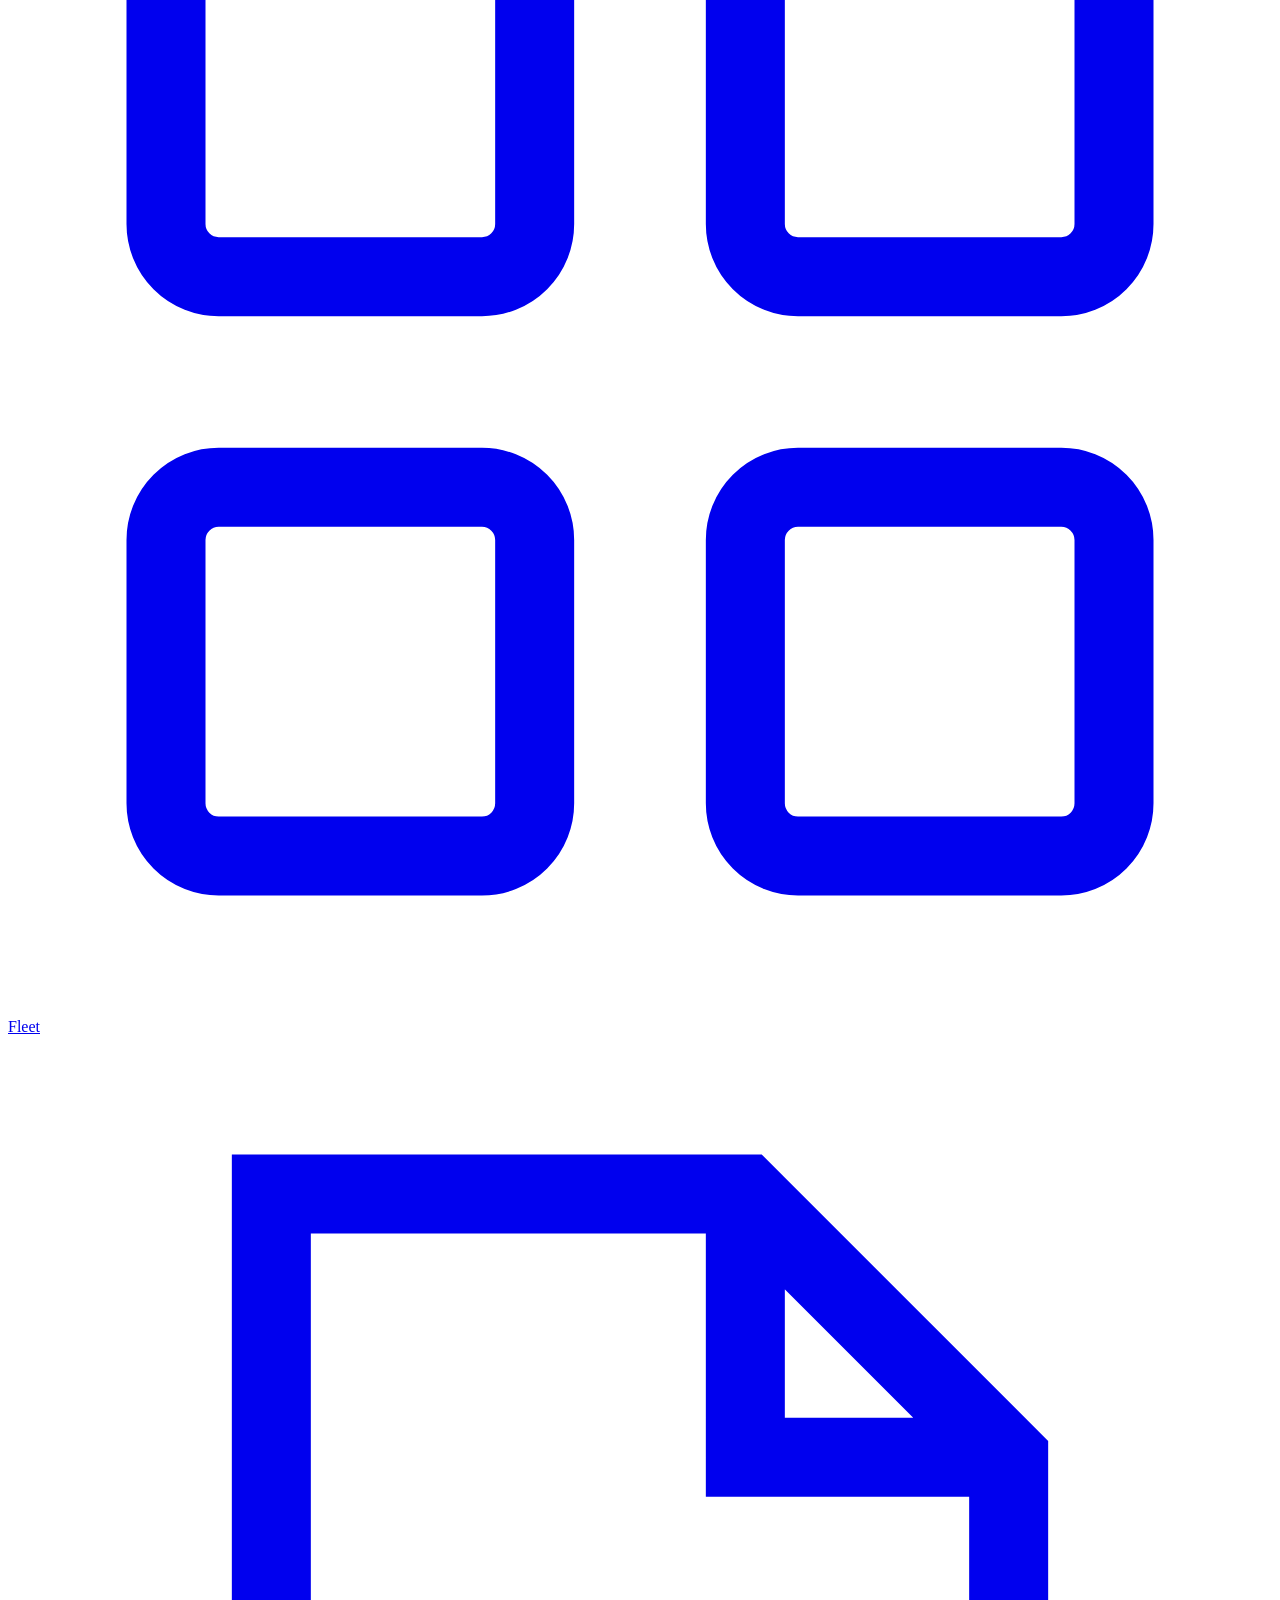
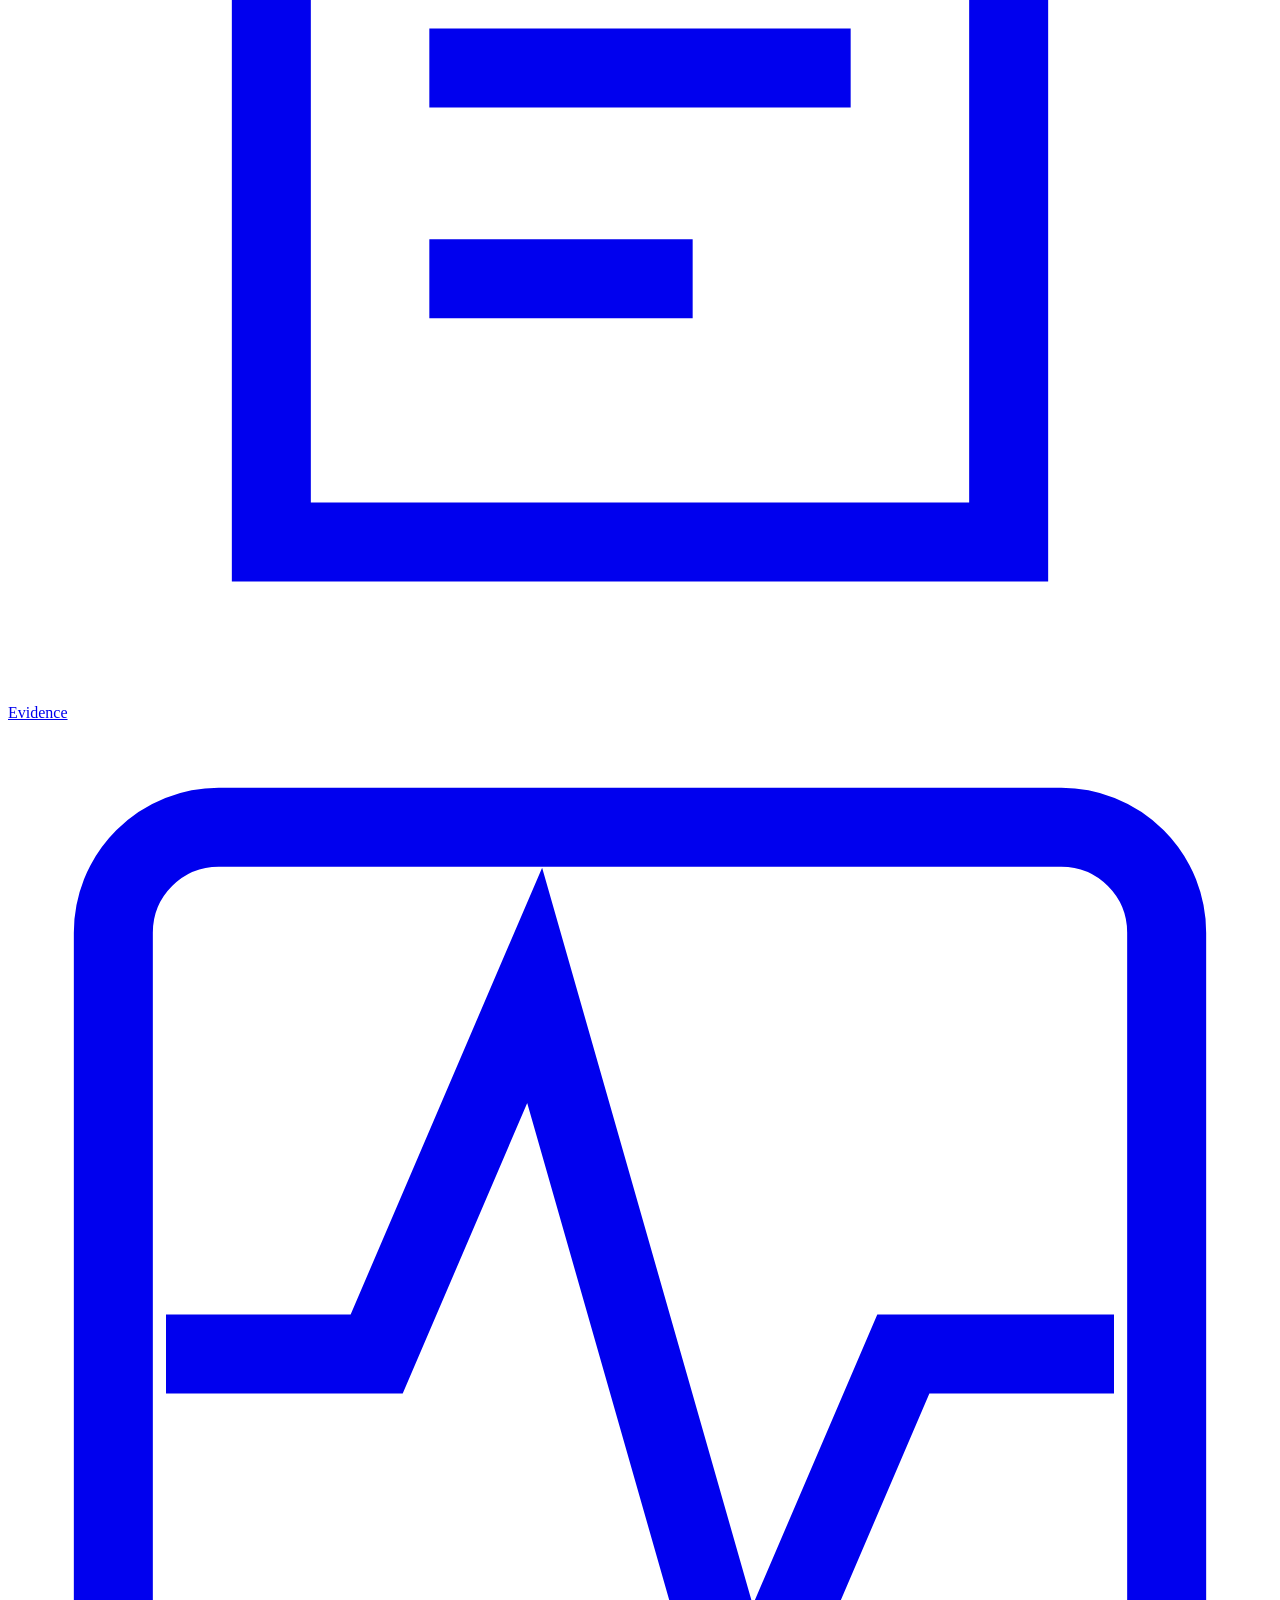
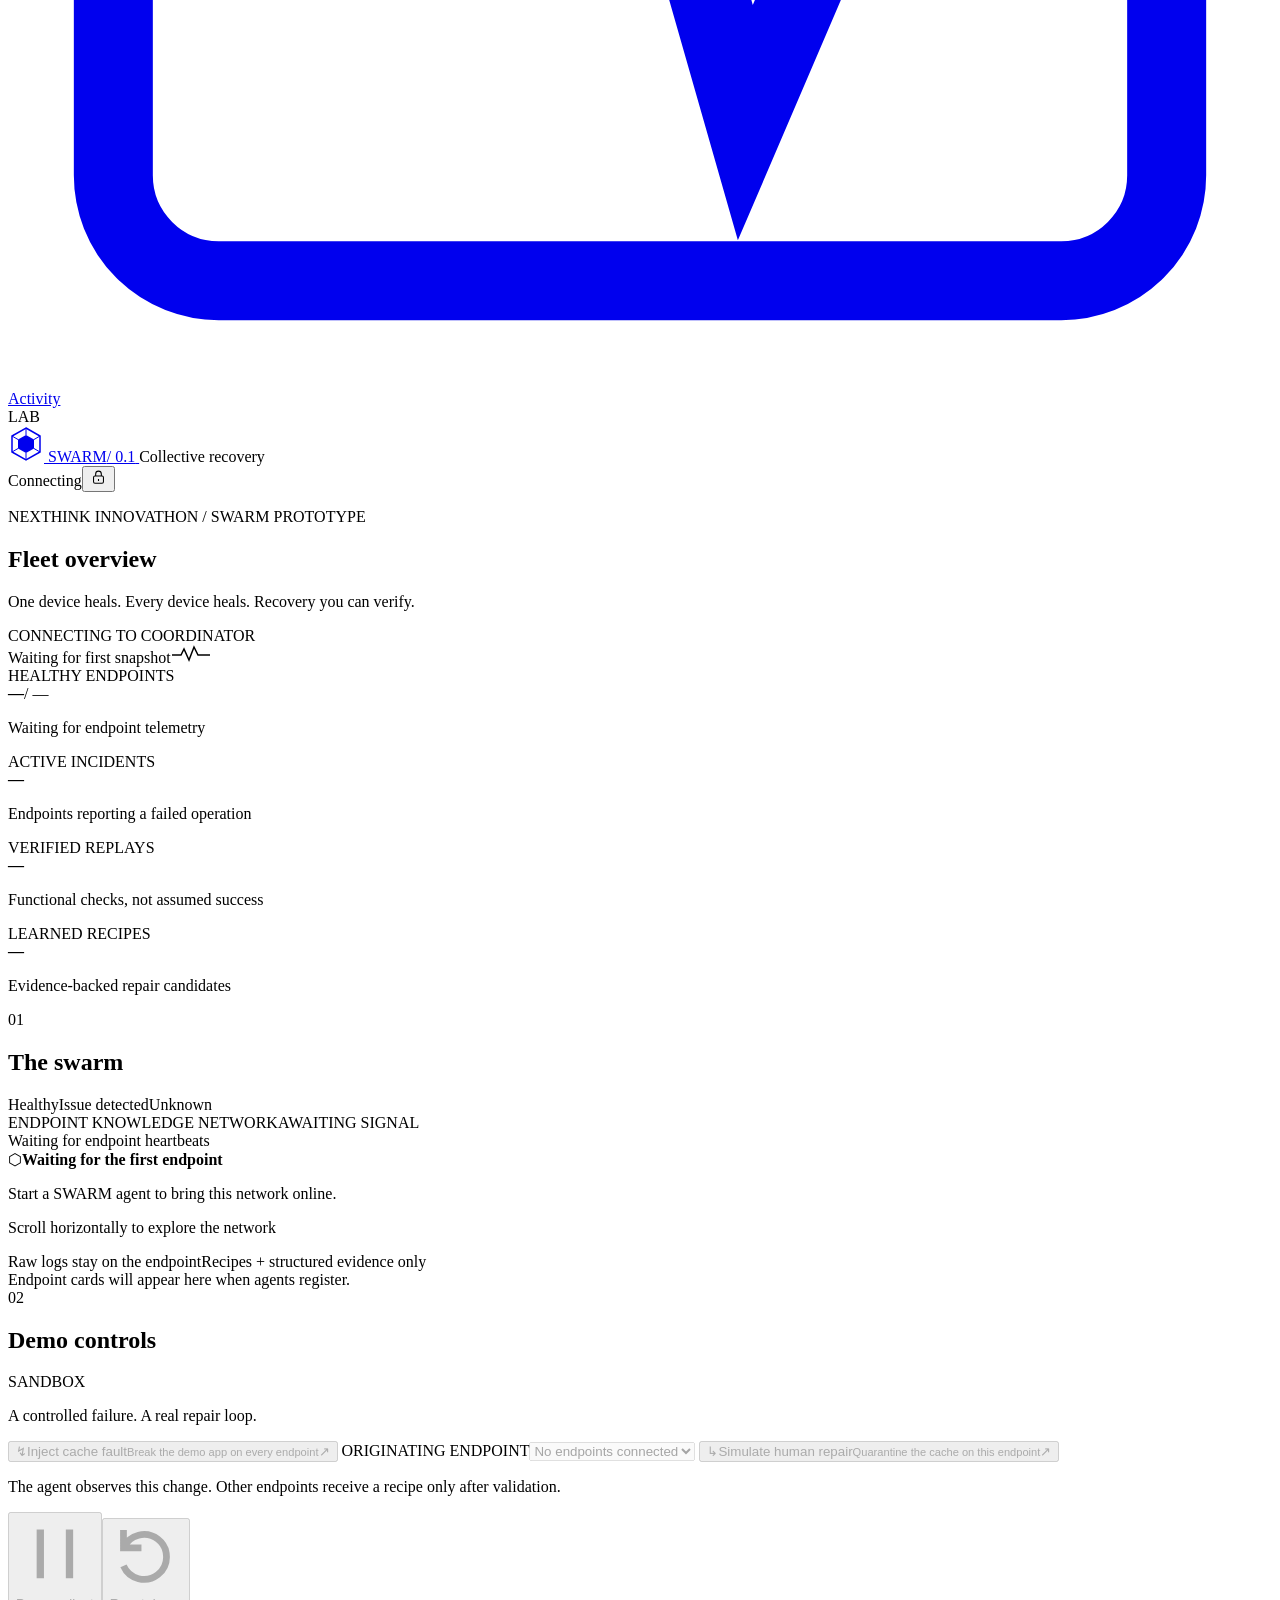
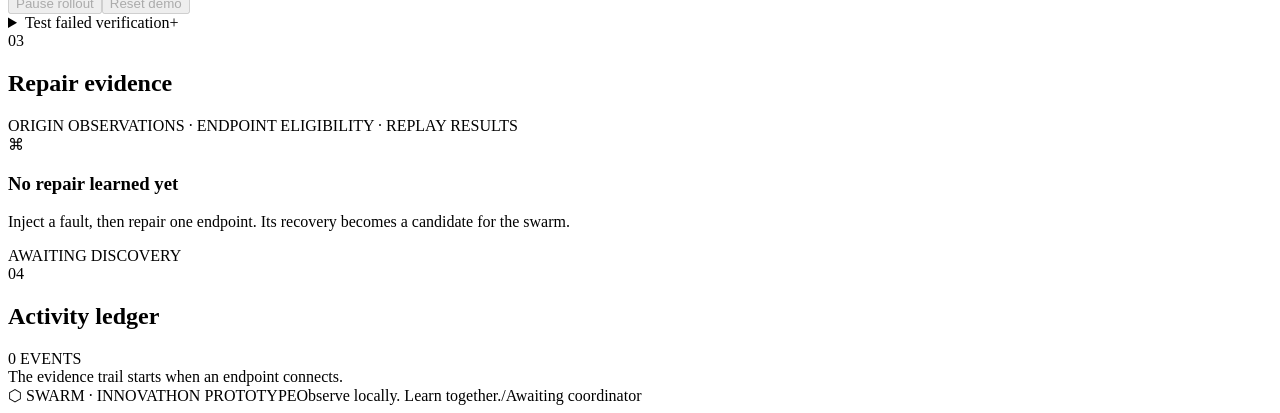
==== commit bdf81d79: "Add synthetic fleet topology lab with prefix routing visualization" ====
--- a/src/swarm/web/index.html
+++ b/src/swarm/web/index.html
@@ -14,6 +14,7 @@
   <nav class="navigation-rail" aria-label="Main navigation">
     <a class="rail-brand" href="/" aria-label="SWARM home"><svg width="34" height="34" viewBox="0 0 36 36" fill="none" aria-hidden="true"><path d="m18 2 14 8v16l-14 8-14-8V10L18 2Z" stroke="currentColor" stroke-width="1.5"/><path d="m18 9 8 4.5v9L18 27l-8-4.5v-9L18 9Z" fill="currentColor"/></svg></a>
     <div class="main-nav">
+      <a href="/mock"><svg viewBox="0 0 24 24" fill="none" stroke="currentColor" stroke-width="1.5" aria-hidden="true"><circle cx="12" cy="12" r="3"/><circle cx="12" cy="12" r="9"/><path d="m12 3 0 6m0 6v6M3 12h6m6 0h6"/></svg><span>Topology lab</span></a>
       <a href="#fleet"><svg viewBox="0 0 24 24" fill="none" stroke="currentColor" stroke-width="1.5" aria-hidden="true"><rect x="3" y="3" width="7" height="7" rx="1"/><rect x="14" y="3" width="7" height="7" rx="1"/><rect x="3" y="14" width="7" height="7" rx="1"/><rect x="14" y="14" width="7" height="7" rx="1"/></svg><span>Fleet</span></a>
       <a href="#evidence"><svg viewBox="0 0 24 24" fill="none" stroke="currentColor" stroke-width="1.5" aria-hidden="true"><path d="M14 3H5v18h14V8l-5-5Zm0 0v5h5M8 12h8M8 16h5"/></svg><span>Evidence</span></a>
       <a href="#activity"><svg viewBox="0 0 24 24" fill="none" stroke="currentColor" stroke-width="1.5" aria-hidden="true"><path d="M3 12h4l3-7 4 14 3-7h4"/><rect x="2" y="2" width="20" height="20" rx="2"/></svg><span>Activity</span></a>
